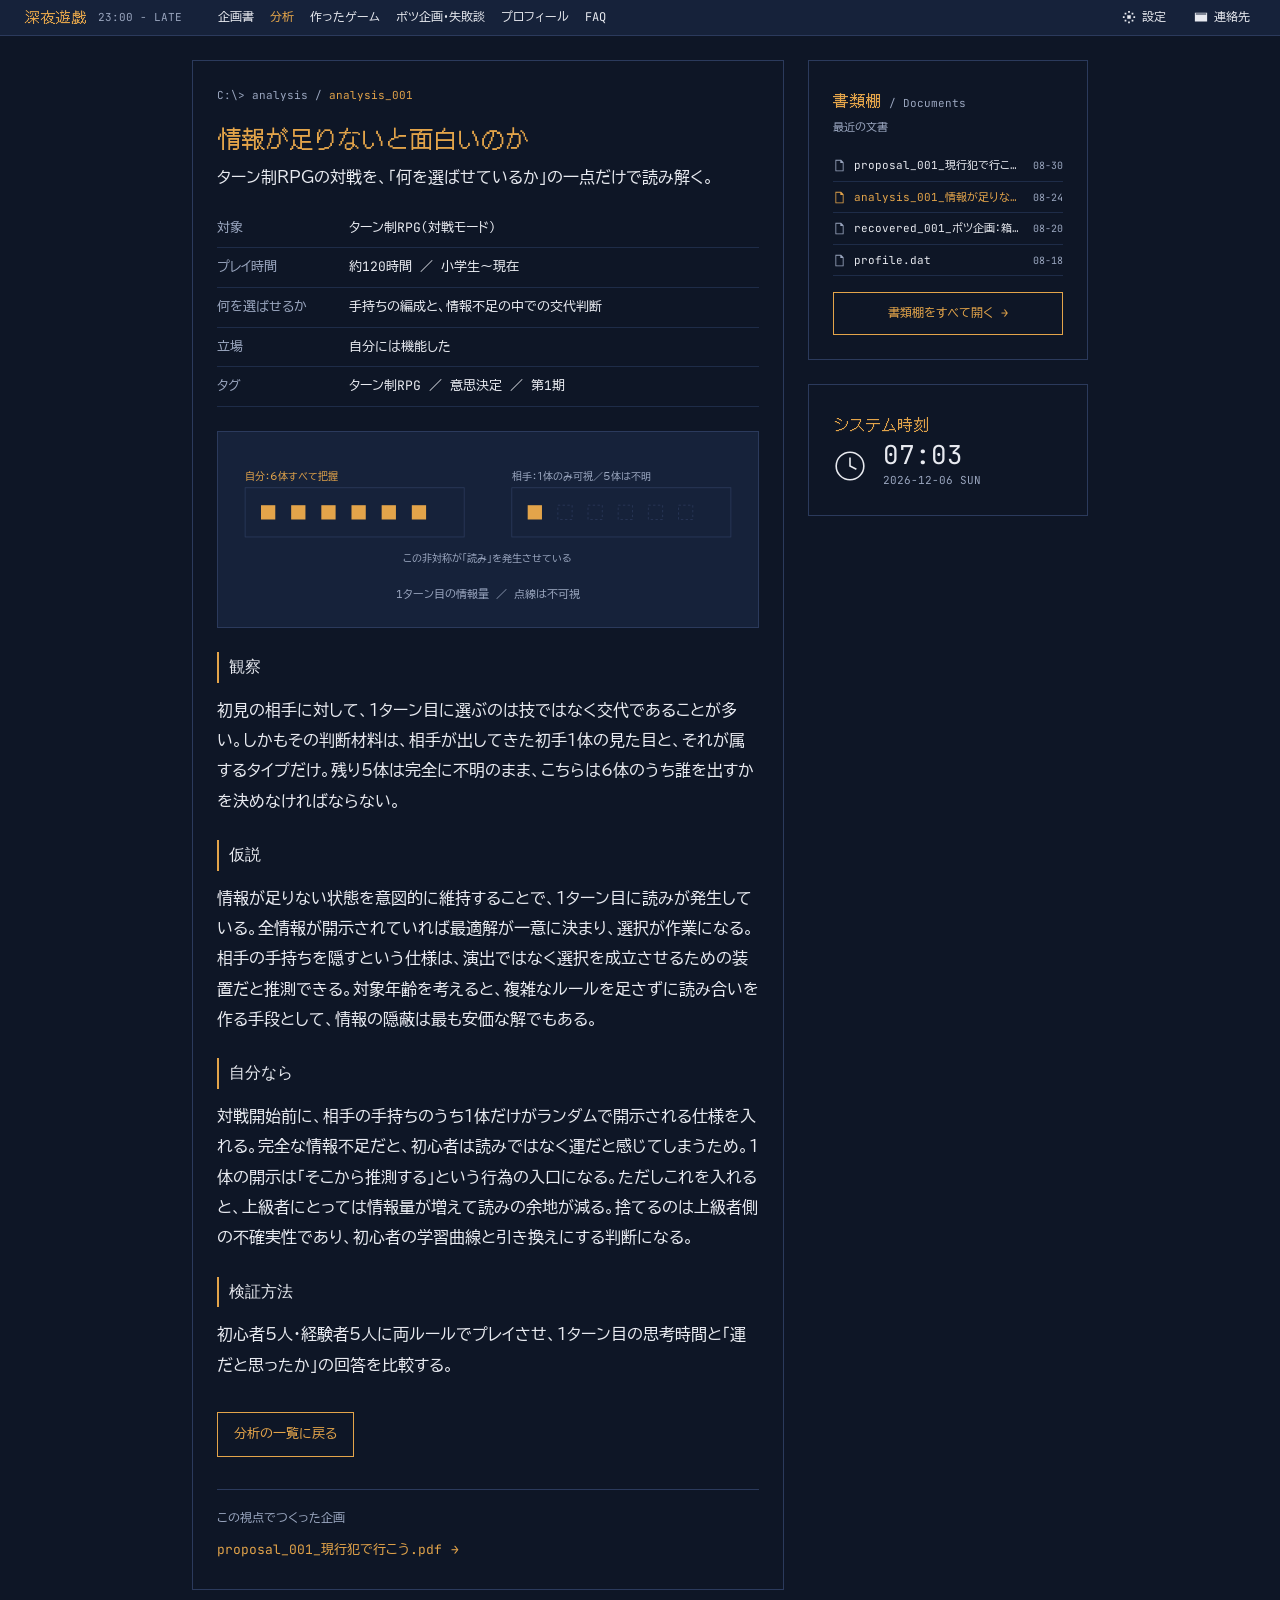
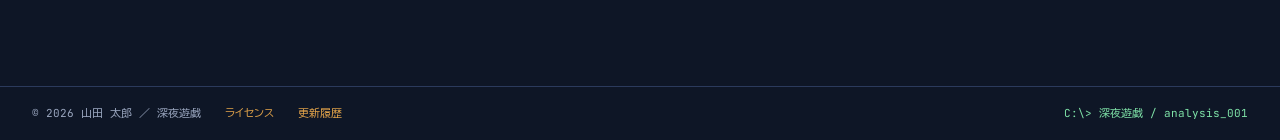
==== docs/analysis-001.html @ afe6cf80 "Initial commit: portfolio site + local content editor tool Adds the static portfolio site (docs/), a" ====
<!DOCTYPE html>
<html lang="ja">
<head>
<meta charset="utf-8">
<meta name="viewport" content="width=device-width, initial-scale=1">
<title>情報が足りないと面白いのか ／ ゲーム分析 ／ 深夜遊戯</title>
<meta name="description" content="ターン制RPGの対戦を、「何を選ばせているか」の一点だけで読み解く。">
<link rel="preconnect" href="https://fonts.googleapis.com">
<link rel="preconnect" href="https://fonts.gstatic.com" crossorigin>
<link href="https://fonts.googleapis.com/css2?family=DotGothic16&family=JetBrains+Mono:wght@400;500&family=BIZ+UDPGothic:wght@400;700&display=swap" rel="stylesheet">
<link rel="stylesheet" href="style.css">
</head>
<body>

<div class="scan" aria-hidden="true"></div>

<header class="bar">
  <a class="logo" href="index.html">深夜遊戯</a>
  <span class="hours">23:00 - LATE</span>
  <nav class="nav" aria-label="サイト内ナビゲーション">
    <a href="proposal-001.html">企画書</a>
    <a href="analysis-001.html" aria-current="page">分析</a>
    <a href="works.html">作ったゲーム</a>
    <a href="recovered.html">ボツ企画・失敗談</a>
    <a href="profile.html">プロフィール</a>
    <a href="faq.html">FAQ</a>
  </nav>
  <div class="right">
    <button id="cfgBtn" aria-expanded="false" aria-controls="cfg">
      <svg viewBox="0 0 16 16" aria-hidden="true"><path d="M7 1h2v2H7zM7 13h2v2H7zM1 7h2v2H1zM13 7h2v2h-2zM3 3h2v2H3zM11 3h2v2h-2zM3 11h2v2H3zM11 11h2v2h-2zM6 6h4v4H6z"/></svg>設定</button>
    <a href="profile.html#contact">
      <svg viewBox="0 0 16 16" aria-hidden="true"><path d="M1 3h14v10H1zM2 4v1h12V4zM3 6l5 4 5-4v1l-5 4-5-4z"/></svg>連絡先</a>
  </div>
</header>

<section class="cfg" id="cfg" hidden>
  <h2>設定</h2>
  <label><input type="checkbox" id="optScan">走査線を表示する</label>
  <label><input type="checkbox" id="optTw">文字を1文字ずつ表示する</label>
  <label><input type="checkbox" id="optHc">高コントラスト表示にする</label>
  <p class="note">設定は保存されません。このページを離れると初期状態に戻ります。</p>
</section>

<main class="wrap">
  <div class="top">

    <!-- 本文 -->
    <div class="pane">
      <p class="crumb"><a href="index.html">C:\&gt;</a> <a href="#">analysis</a> / <b>analysis_001</b></p>

      <article class="doc">
        <h1 class="doc-title">情報が足りないと面白いのか</h1>
        <p class="doc-lead">ターン制RPGの対戦を、「何を選ばせているか」の一点だけで読み解く。</p>

        <table class="spec">
          <tbody>
            <tr><th>対象</th><td>ターン制RPG（対戦モード）</td></tr>
            <tr><th>プレイ時間</th><td>約120時間 ／ 小学生〜現在</td></tr>
            <tr><th>何を選ばせるか</th><td>手持ちの編成と、情報不足の中での交代判断</td></tr>
            <tr><th>立場</th><td>自分には機能した</td></tr>
            <tr><th>タグ</th><td>ターン制RPG ／ 意思決定 ／ 第1期</td></tr>
          </tbody>
        </table>

        <figure class="figure">
          <svg viewBox="0 0 640 148" role="img" aria-label="1ターン目の情報量 ／ 点線は不可視"><g fill="none" stroke="#2B3A5C" stroke-width="1">
              <rect x="14" y="40" width="276" height="62"/>
              <rect x="350" y="40" width="276" height="62"/>
            </g>
            <g fill="#E3A44A">
              <rect x="34" y="62" width="18" height="18"/><rect x="72" y="62" width="18" height="18"/>
              <rect x="110" y="62" width="18" height="18"/><rect x="148" y="62" width="18" height="18"/>
              <rect x="186" y="62" width="18" height="18"/><rect x="224" y="62" width="18" height="18"/>
              <rect x="370" y="62" width="18" height="18"/>
            </g>
            <g fill="none" stroke="#2B3A5C" stroke-width="1" stroke-dasharray="3 3">
              <rect x="408" y="62" width="18" height="18"/><rect x="446" y="62" width="18" height="18"/>
              <rect x="484" y="62" width="18" height="18"/><rect x="522" y="62" width="18" height="18"/>
              <rect x="560" y="62" width="18" height="18"/>
            </g>
            <g font-family="'BIZ UDPGothic',sans-serif" font-size="12">
              <text x="14" y="30" fill="#E3A44A">自分：6体すべて把握</text>
              <text x="350" y="30" fill="#9AA6BF">相手：1体のみ可視／5体は不明</text>
              <text x="320" y="134" fill="#9AA6BF" text-anchor="middle">この非対称が「読み」を発生させている</text>
            </g></svg>
          <figcaption>1ターン目の情報量 ／ 点線は不可視</figcaption>
        </figure>

        <h2>観察</h2>
        <p>初見の相手に対して、1ターン目に選ぶのは技ではなく交代であることが多い。しかもその判断材料は、相手が出してきた初手1体の見た目と、それが属するタイプだけ。残り5体は完全に不明のまま、こちらは6体のうち誰を出すかを決めなければならない。</p>

        <h2>仮説</h2>
        <p>情報が足りない状態を意図的に維持することで、1ターン目に読みが発生している。全情報が開示されていれば最適解が一意に決まり、選択が作業になる。相手の手持ちを隠すという仕様は、演出ではなく選択を成立させるための装置だと推測できる。対象年齢を考えると、複雑なルールを足さずに読み合いを作る手段として、情報の隠蔽は最も安価な解でもある。</p>

        <h2>自分なら</h2>
        <p>対戦開始前に、相手の手持ちのうち1体だけがランダムで開示される仕様を入れる。完全な情報不足だと、初心者は読みではなく運だと感じてしまうため。1体の開示は「そこから推測する」という行為の入口になる。ただしこれを入れると、上級者にとっては情報量が増えて読みの余地が減る。捨てるのは上級者側の不確実性であり、初心者の学習曲線と引き換えにする判断になる。</p>

        <h2>検証方法</h2>
        <p>初心者5人・経験者5人に両ルールでプレイさせ、1ターン目の思考時間と「運だと思ったか」の回答を比較する。</p>

        <div class="actions">
          <a class="cta" href="analysis-001.html">分析の一覧に戻る</a>
        </div>

        <div class="related">
          <p>この視点でつくった企画</p>
          <a href="proposal-001.html">proposal_001_現行犯で行こう.pdf　→</a>
        </div>
      </article>
    </div>

    <div class="side">
      <div class="pane">
        <div class="sec-h"><h2>書類棚</h2><span class="en">/ Documents</span></div>
        <p class="sec-sub">最近の文書</p>
        <ul class="files">
          <li><a href="proposal-001.html"><svg viewBox="0 0 16 16" aria-hidden="true"><path d="M3 1h7l3 3v11H3zM4 2v12h8V5H9V2z"/></svg><span class="fn">proposal_001_現行犯で行こう.pdf</span><span class="dt">08-30</span></a></li>
          <li><a href="analysis-001.html" aria-current="page"><svg viewBox="0 0 16 16" aria-hidden="true"><path d="M3 1h7l3 3v11H3zM4 2v12h8V5H9V2z"/></svg><span class="fn">analysis_001_情報が足りないと面白いのか.txt</span><span class="dt">08-24</span></a></li>
          <li><a href="recovered-001.html"><svg viewBox="0 0 16 16" aria-hidden="true"><path d="M3 1h7l3 3v11H3zM4 2v12h8V5H9V2z"/></svg><span class="fn">recovered_001_ボツ企画：箱庭の話.txt</span><span class="dt">08-20</span></a></li>
          <li><a href="profile.html"><svg viewBox="0 0 16 16" aria-hidden="true"><path d="M3 1h7l3 3v11H3zM4 2v12h8V5H9V2z"/></svg><span class="fn">profile.dat</span><span class="dt">08-18</span></a></li>
        </ul>
        <a class="openall" href="#">書類棚をすべて開く　→</a>
      </div>

      <div class="pane">
        <div class="sec-h"><h2>システム時刻</h2></div>
        <div class="clock">
          <svg viewBox="0 0 32 32" aria-hidden="true"><circle cx="16" cy="16" r="13"/><path d="M16 8v8l6 3"/></svg>
          <div>
            <div class="hm" id="hm">--:--</div>
            <div class="ymd" id="ymd">---------- ---</div>
          </div>
        </div>
      </div>
    </div>

  </div>
</main>

<footer>
  <span>&copy; 2026 山田 太郎 ／ 深夜遊戯</span>
  <span class="mid"><a href="license.html">ライセンス</a><a href="#">更新履歴</a></span>
  <span class="tail">C:\&gt; 深夜遊戯 / analysis_001</span>
</footer>

<script src="app.js" defer></script>
</body>
</html>
---- docs/style.css ----
/* ===========================================================
   深夜遊戯 共通スタイル
   実装仕様書 v1.0 準拠
   =========================================================== */

:root{
  --navy:#0E1626; --panel:#16223A; --panel-2:#111C31;
  --line:#2B3A5C; --line-2:#1E2C48;
  --amber:#E3A44A; --amber-hi:#F0B95F; --term:#7FE3A8;
  --fg:#E8EAF0; --muted:#9AA6BF;
  --mono:"JetBrains Mono",monospace;
  --jp:"BIZ UDPGothic",sans-serif;
  --dot:"DotGothic16",sans-serif;
  --s2:8px; --s3:12px; --s4:16px; --s5:24px; --s6:32px; --s7:48px;
}
:root.hc{ --fg:#FFFFFF; --muted:#C9D2E6; --line:#4A5F8C; --line-2:#33456B; }

*{box-sizing:border-box}
html,body{margin:0;padding:0}
body{
  background:var(--navy); color:var(--fg);
  font-family:var(--mono),var(--jp);
  font-size:16px; line-height:1.9;
  -webkit-font-smoothing:antialiased;
}
a{color:var(--amber); text-decoration:none}
a:hover{color:var(--amber-hi)}
:focus-visible{outline:2px solid var(--amber); outline-offset:2px}
button{font:inherit; color:inherit; background:none; border:none; cursor:pointer}
.sr{position:absolute;width:1px;height:1px;overflow:hidden;clip:rect(0 0 0 0);white-space:nowrap}

/* ===== 走査線（デフォルトOFF） ===== */
.scan{position:fixed;inset:0;pointer-events:none;z-index:50;display:none}
:root.scan-on .scan{display:block;
  background:repeating-linear-gradient(to bottom,rgba(0,0,0,.16) 0 1px,transparent 1px 3px)}

/* ===== 上部バー ===== */
.bar{height:36px;background:var(--panel);border-bottom:1px solid var(--line);
     display:flex;align-items:center;gap:var(--s3);padding:0 var(--s5);
     position:sticky;top:0;z-index:40}
.bar .logo{font-family:var(--dot);font-size:15px;color:var(--amber);letter-spacing:.04em}
.bar .hours{font-size:11px;color:var(--muted)}
.bar .nav{display:flex;gap:var(--s4);margin-left:var(--s5);font-size:12px}
.bar .nav a{color:var(--fg)}
.bar .nav a:hover,.bar .nav a[aria-current]{color:var(--amber)}
.bar .right{margin-left:auto;display:flex;align-items:center;gap:var(--s4)}
.bar .right button,.bar .right a{font-size:12px;color:var(--fg);display:flex;align-items:center;gap:6px;padding:4px 6px}
.bar .right button:hover,.bar .right a:hover{color:var(--amber)}
.bar .right svg{width:14px;height:14px;fill:currentColor}

/* ===== レイアウト ===== */
.wrap{max-width:960px;margin:0 auto;padding:var(--s5) var(--s6) 64px}
.top{display:grid;grid-template-columns:minmax(0,1fr) 280px;gap:var(--s5)}
.pane{border:1px solid var(--line);padding:var(--s5)}

/* ===== 見出し共通 ===== */
.sec-h{display:flex;align-items:baseline;gap:8px;margin:0 0 2px}
.sec-h h2{font-family:var(--dot);font-size:16px;color:var(--amber);margin:0;font-weight:400}
.sec-h .en{font-size:11px;color:var(--muted)}
.sec-sub{font-size:11px;color:var(--muted);margin:0 0 var(--s3)}
.rule{border:0;border-top:1px solid var(--line);margin:var(--s4) 0}
.prompt{font-size:12px;color:var(--term);margin:0 0 var(--s3);display:flex;align-items:center;gap:8px}
.prompt i{width:8px;height:14px;background:var(--term);display:inline-block}

/* ===== トップ：名前ブロック ===== */
.name{font-family:var(--dot);font-size:34px;line-height:1.25;color:var(--amber);margin:0}
.romaji{font-family:var(--mono);font-size:14px;color:var(--amber);margin:2px 0 var(--s3);letter-spacing:.08em}
.role{font-size:13px;color:var(--fg);margin:0}
.school{font-size:12px;color:var(--muted);margin:2px 0 0}
.tagline{font-family:var(--jp);font-size:14px;color:var(--fg);margin:0;
         padding-left:var(--s3);border-left:2px solid var(--amber);line-height:1.8}
.brown-say{font-size:12.5px;color:var(--term);margin:var(--s5) 0 0;line-height:1.9}
.brown-say span{display:block}
.hero{display:flex;gap:var(--s5);align-items:flex-start}
.hero .txt{flex:1;min-width:0}
.hero .fig{width:150px;flex:0 0 150px}
.hero .fig svg{width:100%;height:auto;display:block}

/* ===== トップ：6ボタン ===== */
.menu{display:grid;grid-template-columns:repeat(3,1fr);gap:10px;margin-top:var(--s5)}
.menu a{background:var(--panel);border:1px solid var(--line);
        padding:var(--s4) 10px;text-align:center;color:var(--fg);
        display:flex;flex-direction:column;align-items:center;gap:6px;
        transition:border-color 80ms linear,color 80ms linear}
.menu a:hover,.menu a:focus-visible{border-color:var(--amber);color:var(--amber)}
.menu a svg{width:28px;height:28px;fill:var(--amber)}
.menu .t{font-family:var(--jp);font-size:14px;line-height:1.4}
.menu .d{font-family:var(--jp);font-size:11px;color:var(--muted);line-height:1.4}
.menu a:hover .d,.menu a:focus-visible .d{color:var(--amber)}

/* ===== 書類棚 ===== */
.side{display:flex;flex-direction:column;gap:var(--s5)}
.files{list-style:none;margin:0;padding:0}
.files li{border-bottom:1px solid var(--line-2)}
.files a{display:flex;align-items:center;gap:8px;padding:7px 0;font-size:11px;color:var(--fg);line-height:1.5}
.files a:hover{color:var(--amber)}
.files a[aria-current]{color:var(--amber)}
.files svg{width:13px;height:13px;fill:var(--muted);flex:0 0 13px}
.files a:hover svg,.files a[aria-current] svg{fill:var(--amber)}
.files .fn{flex:1;min-width:0;overflow:hidden;text-overflow:ellipsis;white-space:nowrap}
.files .dt{color:var(--muted);font-size:10px;flex:0 0 auto}
.openall{display:block;margin-top:var(--s4);border:1px solid var(--amber);color:var(--amber);
         text-align:center;padding:9px 0;font-size:12px;transition:background 80ms linear}
.openall:hover{background:var(--panel)}

/* ===== 時計 ===== */
.clock{display:flex;align-items:center;gap:var(--s4)}
.clock svg{width:34px;height:34px;stroke:var(--fg);fill:none;stroke-width:1.5}
.clock .hm{font-size:26px;line-height:1.1}
.clock .ymd{font-size:11px;color:var(--muted)}

/* ===== 最近の更新 ===== */
.updated{margin-top:var(--s5);border:1px solid var(--line);padding:var(--s5)}
.updated .head{display:flex;align-items:baseline;margin-bottom:var(--s4)}
.updated .head a{margin-left:auto;font-size:12px}
.cards{display:grid;grid-template-columns:repeat(3,1fr);gap:var(--s4)}
.card{border:1px solid var(--line-2);padding:var(--s4)}
.card .thumb{border:1px solid var(--line-2);background:var(--panel-2);height:92px;
             display:flex;align-items:center;justify-content:center;margin-bottom:var(--s3)}
.card .thumb svg{width:70%;height:auto;stroke:var(--muted);fill:none;stroke-width:1}
.card h3{font-family:var(--jp);font-size:14px;color:var(--amber);margin:0;font-weight:400}
.card .dt{font-size:11px;color:var(--muted);margin:2px 0 6px}
.card p{font-family:var(--jp);font-size:12px;margin:0 0 var(--s3);line-height:1.7}
.tags{display:flex;flex-wrap:wrap;gap:6px}
.tags span{border:1px solid var(--line);font-size:10px;color:var(--muted);padding:2px 8px}

/* ===========================================================
   文書ページ（企画書・分析・ボツ企画で共用）
   =========================================================== */

.crumb{font-size:11px;color:var(--muted);margin:0 0 var(--s4)}
.crumb a{color:var(--muted)}
.crumb a:hover{color:var(--amber)}
.crumb b{color:var(--amber);font-weight:400}

.doc{max-width:680px}
.doc-title{font-family:var(--dot);font-size:24px;line-height:1.35;color:var(--amber);margin:0 0 var(--s2);font-weight:400}
.doc-lead{font-family:var(--jp);font-size:14px;color:var(--fg);margin:0 0 var(--s5);line-height:1.8}

.spec{width:100%;border-collapse:collapse;font-size:13px;margin:0 0 var(--s5)}
.spec th,.spec td{border-bottom:1px solid var(--line-2);padding:7px 0;text-align:left;font-weight:400;vertical-align:top}
.spec th{color:var(--muted);width:132px;white-space:nowrap}

.figure{border:1px solid var(--line);background:var(--panel);padding:var(--s5) var(--s4);margin:0 0 var(--s5)}
.figure svg{width:100%;height:auto;display:block}
.figure img{width:100%;height:auto;display:block}
.figure figcaption{font-size:11px;color:var(--muted);text-align:center;margin-top:var(--s3);line-height:1.6}

.doc h2{font-family:var(--mono);font-size:16px;color:var(--fg);margin:var(--s5) 0 var(--s3);font-weight:500;
        padding-left:10px;border-left:2px solid var(--amber)}
.doc p{font-family:var(--jp);font-size:16px;line-height:1.9;margin:0 0 var(--s4)}
.doc .num{color:var(--amber)}

.brown-note{font-size:12.5px;color:var(--term);line-height:1.9;margin:0 0 var(--s5)}
.brown-note span{display:block}

.actions{display:flex;flex-wrap:wrap;gap:var(--s3);margin:var(--s6) 0 0}
.cta{display:inline-block;border:1px solid var(--amber);color:var(--amber);
     padding:9px 16px;font-size:13px;transition:background 80ms linear}
.cta:hover{background:var(--panel)}
.cta.sub{border-color:var(--line);color:var(--muted)}
.cta.sub:hover{color:var(--fg)}

.related{margin-top:var(--s6);border-top:1px solid var(--line);padding-top:var(--s4)}
.related p{font-size:12px;color:var(--muted);margin:0 0 6px;font-family:var(--jp)}
.related a{font-size:13px}

/* ===== 設定パネル ===== */
.cfg{display:none;border:1px solid var(--amber);background:var(--panel);
     padding:var(--s5);margin:var(--s5) auto 0;max-width:960px}
.cfg.open{display:block}
.cfg h2{font-family:var(--dot);font-size:16px;color:var(--amber);margin:0 0 var(--s3);font-weight:400}
.cfg label{display:flex;align-items:center;gap:10px;font-size:13px;padding:6px 0;cursor:pointer}
.cfg input{width:16px;height:16px;accent-color:#E3A44A}
.cfg .note{font-size:11px;color:var(--muted);margin:var(--s3) 0 0}
.tw{visibility:hidden}
.tw.done{visibility:visible}

/* ===== フッター ===== */
footer{border-top:1px solid var(--line);margin-top:var(--s6);padding:var(--s4) var(--s6);
       display:flex;align-items:center;gap:var(--s5);font-size:11px;color:var(--muted);flex-wrap:wrap}
footer .mid{display:flex;gap:var(--s5)}
footer .tail{margin-left:auto;color:var(--term)}

/* ===== モバイル ===== */
@media (max-width:767px){
  .wrap{padding:var(--s4) 20px 48px}
  .top{grid-template-columns:1fr;gap:var(--s4)}
  .hero{gap:var(--s4)}
  .hero .fig{width:96px;flex:0 0 96px}
  .name{font-size:26px}
  .menu{grid-template-columns:1fr;gap:var(--s2)}
  .menu a{flex-direction:row;justify-content:flex-start;gap:var(--s3);
          min-height:48px;text-align:left;padding:10px var(--s4)}
  .menu a svg{width:22px;height:22px;flex:0 0 22px}
  .cards{grid-template-columns:1fr}
  .bar{padding:0 20px;height:44px}
  .bar .nav{display:none}
  footer{padding:var(--s4) 20px}
  footer .tail{margin-left:0;width:100%}
  .doc-title{font-size:20px}
  .spec th{width:104px}
  .cta{min-height:48px;display:flex;align-items:center}
  :root.scan-on .scan{display:none}
}
@media (min-width:768px) and (max-width:1023px){
  .top{grid-template-columns:minmax(0,1fr) 240px}
  .wrap{padding:var(--s5) var(--s5) 48px}
}
@media (prefers-reduced-motion: reduce){
  *{transition:none !important;animation:none !important}
}

/* ===========================================================
   ボツ企画：書庫表現
   =========================================================== */
.cabinet{display:grid;grid-template-columns:repeat(3,1fr);gap:var(--s4);margin:var(--s5) 0 0}
.drawer{border:1px solid var(--line);background:var(--panel);padding:0;
        display:flex;flex-direction:column;color:var(--fg);
        transition:border-color 80ms linear}
.drawer:hover,.drawer:focus-visible{border-color:var(--amber)}
.drawer .handle{border-bottom:1px solid var(--line);background:var(--panel-2);
                padding:var(--s3) var(--s4);display:flex;align-items:center;gap:10px}
.drawer .handle i{width:26px;height:5px;background:var(--line);display:block;flex:0 0 26px}
.drawer .handle .no{font-size:11px;color:var(--muted)}
.drawer:hover .handle .no,.drawer:focus-visible .handle .no{color:var(--amber)}
.drawer .in{padding:var(--s4)}
.drawer h3{font-family:var(--jp);font-size:15px;color:var(--amber);margin:0 0 6px;font-weight:400}
.drawer .fn{font-size:10px;color:var(--muted);margin:0 0 var(--s3);
            overflow:hidden;text-overflow:ellipsis;white-space:nowrap}
.drawer p{font-family:var(--jp);font-size:12px;line-height:1.75;margin:0}
.drawer .kind{border:1px solid var(--line);font-size:10px;color:var(--muted);
              padding:2px 8px;margin-top:var(--s3);display:inline-block}

/* ===== 作ったゲーム ===== */
.works{display:grid;grid-template-columns:repeat(2,1fr);gap:var(--s4);margin-top:var(--s5)}
.work{border:1px solid var(--line);padding:var(--s4)}
.work h3{font-family:var(--jp);font-size:16px;color:var(--amber);margin:0 0 2px;font-weight:400}
.work .meta{font-size:11px;color:var(--muted);margin:0 0 var(--s3)}
.work p{font-family:var(--jp);font-size:13px;line-height:1.8;margin:0 0 var(--s4)}

/* ===== プロフィール（端末緑を使わない唯一のページ） ===== */
.pf{display:flex;gap:var(--s5);align-items:flex-start;margin-bottom:var(--s5)}
.pf .photo{width:132px;flex:0 0 132px;border:1px solid var(--line);background:var(--panel);
           aspect-ratio:3/4;display:flex;align-items:center;justify-content:center;
           font-size:11px;color:var(--muted);text-align:center;line-height:1.6;padding:var(--s3)}
.pf .who{flex:1;min-width:0}
.skills{width:100%;border-collapse:collapse;font-size:13px;margin:0 0 var(--s5)}
.skills th,.skills td{border-bottom:1px solid var(--line-2);padding:8px 0;text-align:left;font-weight:400;vertical-align:top}
.skills thead th{color:var(--muted);font-size:11px}
.skills .lv{width:96px;color:var(--amber)}
.skills .lv.sub{color:var(--muted)}
.skills .ex{font-family:var(--jp);font-size:12px;color:var(--muted)}
.hobby{list-style:none;margin:0 0 var(--s5);padding:0;font-family:var(--jp);font-size:13px}
.hobby li{border-bottom:1px solid var(--line-2);padding:7px 0;display:flex;gap:var(--s4)}
.hobby b{font-weight:400;color:var(--amber);flex:0 0 132px}
.contact{border:1px solid var(--amber);padding:var(--s4) var(--s5);margin-top:var(--s5)}
.contact h2{border:0;padding:0;margin:0 0 var(--s3)}
.contact dl{margin:0;font-size:13px}
.contact dt{color:var(--muted);font-size:11px;margin-top:var(--s3)}
.contact dd{margin:2px 0 0}

/* ===== FAQ（選択式） ===== */
.faq{margin-top:var(--s5)}
.faq details{border:1px solid var(--line);margin-bottom:10px;background:var(--panel)}
.faq summary{padding:var(--s3) var(--s4);cursor:pointer;font-family:var(--jp);font-size:14px;
             list-style:none;display:flex;gap:10px;align-items:baseline}
.faq summary::-webkit-details-marker{display:none}
.faq summary::before{content:"?";color:var(--amber);font-family:var(--mono);font-size:13px;flex:0 0 auto}
.faq summary:hover{color:var(--amber)}
.faq details[open] summary{border-bottom:1px solid var(--line);color:var(--amber)}
.faq .a{padding:var(--s4);font-family:var(--jp);font-size:13.5px;line-height:1.9;margin:0}

/* ===== ライセンス ===== */
.lic{width:100%;border-collapse:collapse;font-size:13px;margin:0 0 var(--s5)}
.lic th,.lic td{border-bottom:1px solid var(--line-2);padding:8px var(--s4) 8px 0;text-align:left;font-weight:400;vertical-align:top}
.lic thead th{color:var(--muted);font-size:11px}
.lic .nm{font-family:var(--mono);color:var(--fg)}

@media (max-width:767px){
  .cabinet{grid-template-columns:1fr}
  .works{grid-template-columns:1fr}
  .pf{gap:var(--s4)}
  .pf .photo{width:100px;flex:0 0 100px}
  .hobby li{flex-direction:column;gap:0}
  .hobby b{flex:none}
  .faq summary{min-height:48px;align-items:center}
}
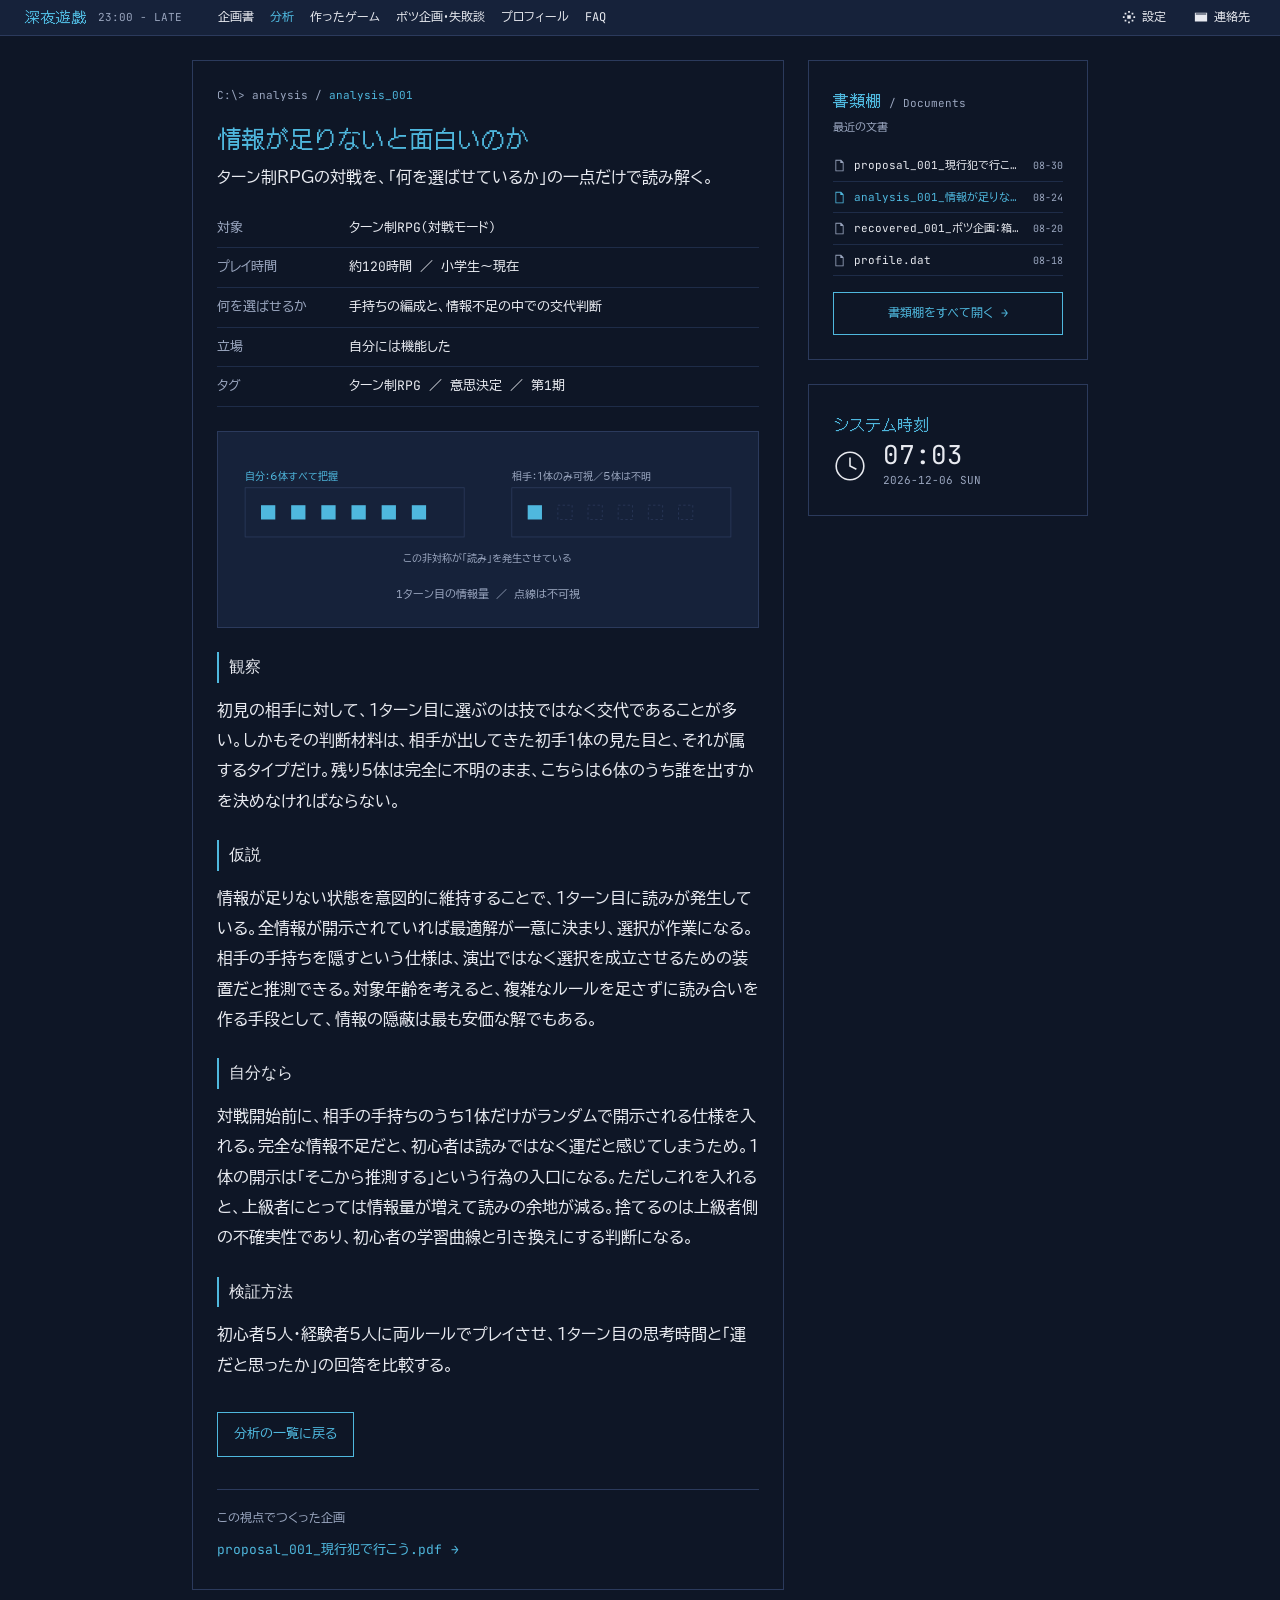
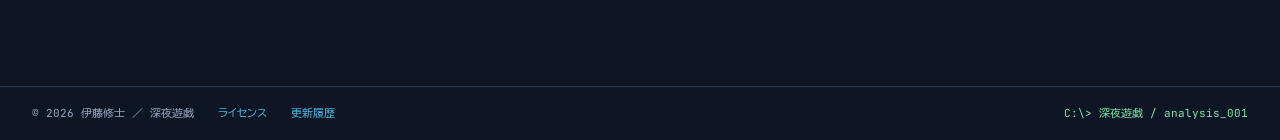
==== commit 8a1dbed5: "プロフィールを変更" ====
--- a/docs/analysis-001.html
+++ b/docs/analysis-001.html
@@ -67,7 +67,7 @@
               <rect x="14" y="40" width="276" height="62"/>
               <rect x="350" y="40" width="276" height="62"/>
             </g>
-            <g fill="#E3A44A">
+            <g fill="#4FB8DE">
               <rect x="34" y="62" width="18" height="18"/><rect x="72" y="62" width="18" height="18"/>
               <rect x="110" y="62" width="18" height="18"/><rect x="148" y="62" width="18" height="18"/>
               <rect x="186" y="62" width="18" height="18"/><rect x="224" y="62" width="18" height="18"/>
@@ -79,7 +79,7 @@
               <rect x="560" y="62" width="18" height="18"/>
             </g>
             <g font-family="'BIZ UDPGothic',sans-serif" font-size="12">
-              <text x="14" y="30" fill="#E3A44A">自分：6体すべて把握</text>
+              <text x="14" y="30" fill="#4FB8DE">自分：6体すべて把握</text>
               <text x="350" y="30" fill="#9AA6BF">相手：1体のみ可視／5体は不明</text>
               <text x="320" y="134" fill="#9AA6BF" text-anchor="middle">この非対称が「読み」を発生させている</text>
             </g></svg>
@@ -138,7 +138,7 @@
 </main>
 
 <footer>
-  <span>&copy; 2026 山田 太郎 ／ 深夜遊戯</span>
+  <span>&copy; 2026 伊藤修士 ／ 深夜遊戯</span>
   <span class="mid"><a href="license.html">ライセンス</a><a href="#">更新履歴</a></span>
   <span class="tail">C:\&gt; 深夜遊戯 / analysis_001</span>
 </footer>
--- a/docs/style.css
+++ b/docs/style.css
@@ -6,7 +6,7 @@
 :root{
   --navy:#0E1626; --panel:#16223A; --panel-2:#111C31;
   --line:#2B3A5C; --line-2:#1E2C48;
-  --amber:#E3A44A; --amber-hi:#F0B95F; --term:#7FE3A8;
+  --amber:#4FB8DE; --amber-hi:#7ACDEA; --term:#7FE3A8;
   --fg:#E8EAF0; --muted:#9AA6BF;
   --mono:"JetBrains Mono",monospace;
   --jp:"BIZ UDPGothic",sans-serif;
@@ -171,7 +171,7 @@
 .cfg.open{display:block}
 .cfg h2{font-family:var(--dot);font-size:16px;color:var(--amber);margin:0 0 var(--s3);font-weight:400}
 .cfg label{display:flex;align-items:center;gap:10px;font-size:13px;padding:6px 0;cursor:pointer}
-.cfg input{width:16px;height:16px;accent-color:#E3A44A}
+.cfg input{width:16px;height:16px;accent-color:#4FB8DE}
 .cfg .note{font-size:11px;color:var(--muted);margin:var(--s3) 0 0}
 .tw{visibility:hidden}
 .tw.done{visibility:visible}
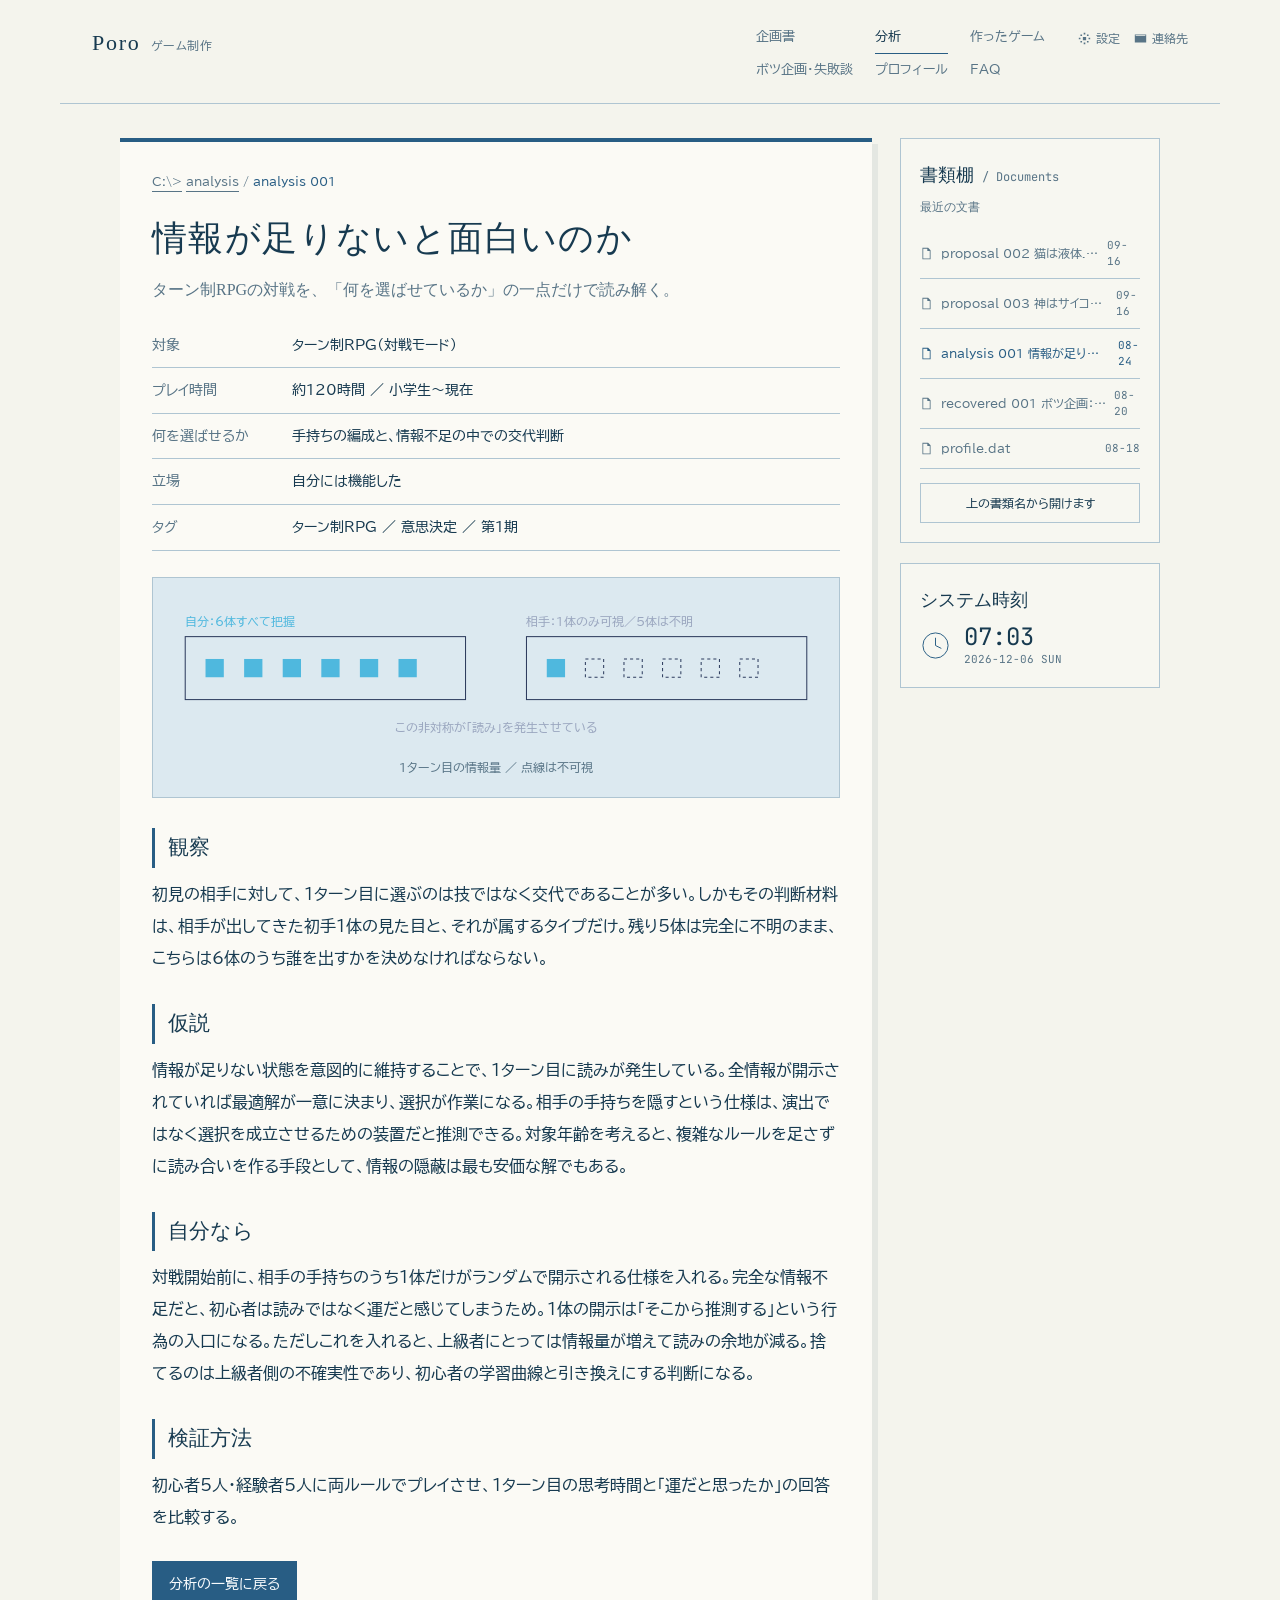
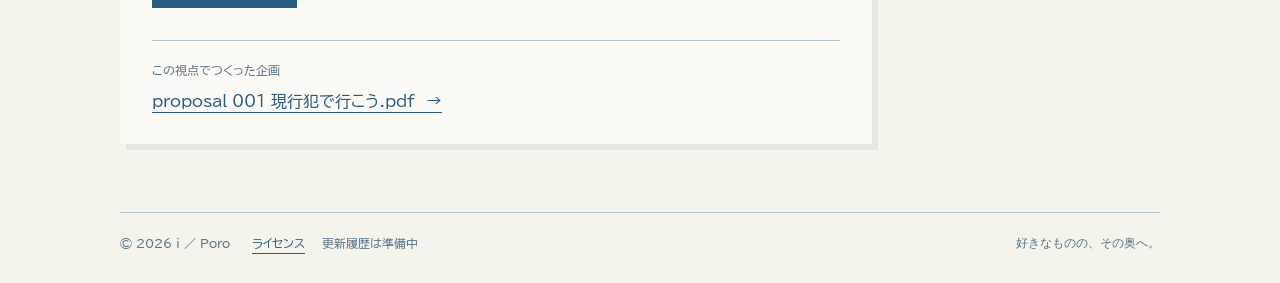
==== commit bc93064e: "ポートフォリオの見た目を変更" ====
--- a/docs/analysis-001.html
+++ b/docs/analysis-001.html
@@ -3,8 +3,9 @@
 <head>
 <meta charset="utf-8">
 <meta name="viewport" content="width=device-width, initial-scale=1">
-<title>情報が足りないと面白いのか ／ ゲーム分析 ／ 深夜遊戯</title>
+<title>情報が足りないと面白いのか ／ ゲーム分析 ／ Poro</title>
 <meta name="description" content="ターン制RPGの対戦を、「何を選ばせているか」の一点だけで読み解く。">
+<link rel="icon" type="image/svg+xml" href="data:image/svg+xml,%3Csvg xmlns=%27http://www.w3.org/2000/svg%27 viewBox=%270 0 32 32%27%3E%3Crect width=%2732%27 height=%2732%27 fill=%27%23234f73%27/%3E%3Cpath d=%27M16 5 27 16 16 27 5 16Z%27 fill=%27none%27 stroke=%27%23e8f1f5%27 stroke-width=%272%27/%3E%3C/svg%3E">
 <link rel="preconnect" href="https://fonts.googleapis.com">
 <link rel="preconnect" href="https://fonts.gstatic.com" crossorigin>
 <link href="https://fonts.googleapis.com/css2?family=DotGothic16&family=JetBrains+Mono:wght@400;500&family=BIZ+UDPGothic:wght@400;700&display=swap" rel="stylesheet">
@@ -15,10 +16,9 @@
 <div class="scan" aria-hidden="true"></div>
 
 <header class="bar">
-  <a class="logo" href="index.html">深夜遊戯</a>
-  <span class="hours">23:00 - LATE</span>
+  <a class="logo" href="index.html"><span>Poro</span><small>ゲーム制作</small></a>
   <nav class="nav" aria-label="サイト内ナビゲーション">
-    <a href="proposal-001.html">企画書</a>
+    <a href="proposals.html">企画書</a>
     <a href="analysis-001.html" aria-current="page">分析</a>
     <a href="works.html">作ったゲーム</a>
     <a href="recovered.html">ボツ企画・失敗談</a>
@@ -46,7 +46,7 @@
 
     <!-- 本文 -->
     <div class="pane">
-      <p class="crumb"><a href="index.html">C:\&gt;</a> <a href="#">analysis</a> / <b>analysis_001</b></p>
+      <p class="crumb"><a href="index.html">C:\&gt;</a> <a href="index.html">analysis</a> / <b>analysis_001</b></p>
 
       <article class="doc">
         <h1 class="doc-title">情報が足りないと面白いのか</h1>
@@ -114,12 +114,13 @@
         <div class="sec-h"><h2>書類棚</h2><span class="en">/ Documents</span></div>
         <p class="sec-sub">最近の文書</p>
         <ul class="files">
-          <li><a href="proposal-001.html"><svg viewBox="0 0 16 16" aria-hidden="true"><path d="M3 1h7l3 3v11H3zM4 2v12h8V5H9V2z"/></svg><span class="fn">proposal_001_現行犯で行こう.pdf</span><span class="dt">08-30</span></a></li>
+          <li><a href="proposal-002.html"><svg viewBox="0 0 16 16" aria-hidden="true"><path d="M3 1h7l3 3v11H3zM4 2v12h8V5H9V2z"/></svg><span class="fn">proposal_002_猫は液体.pdf</span><span class="dt">09-16</span></a></li>
+          <li><a href="proposal-003.html"><svg viewBox="0 0 16 16" aria-hidden="true"><path d="M3 1h7l3 3v11H3zM4 2v12h8V5H9V2z"/></svg><span class="fn">proposal_003_神はサイコロを振らない.pdf</span><span class="dt">09-16</span></a></li>
           <li><a href="analysis-001.html" aria-current="page"><svg viewBox="0 0 16 16" aria-hidden="true"><path d="M3 1h7l3 3v11H3zM4 2v12h8V5H9V2z"/></svg><span class="fn">analysis_001_情報が足りないと面白いのか.txt</span><span class="dt">08-24</span></a></li>
           <li><a href="recovered-001.html"><svg viewBox="0 0 16 16" aria-hidden="true"><path d="M3 1h7l3 3v11H3zM4 2v12h8V5H9V2z"/></svg><span class="fn">recovered_001_ボツ企画：箱庭の話.txt</span><span class="dt">08-20</span></a></li>
           <li><a href="profile.html"><svg viewBox="0 0 16 16" aria-hidden="true"><path d="M3 1h7l3 3v11H3zM4 2v12h8V5H9V2z"/></svg><span class="fn">profile.dat</span><span class="dt">08-18</span></a></li>
         </ul>
-        <a class="openall" href="#">書類棚をすべて開く　→</a>
+        <span class="openall">上の書類名から開けます</span>
       </div>
 
       <div class="pane">
@@ -138,9 +139,9 @@
 </main>
 
 <footer>
-  <span>&copy; 2026 伊藤修士 ／ 深夜遊戯</span>
-  <span class="mid"><a href="license.html">ライセンス</a><a href="#">更新履歴</a></span>
-  <span class="tail">C:\&gt; 深夜遊戯 / analysis_001</span>
+  <span>&copy; 2026 i ／ Poro</span>
+  <span class="mid"><a href="license.html">ライセンス</a><span>更新履歴は準備中</span></span>
+  <span class="tail">好きなものの、その奥へ。</span>
 </footer>
 
 <script src="app.js" defer></script>
--- a/docs/style.css
+++ b/docs/style.css
@@ -1,288 +1,60 @@
-/* ===========================================================
-   深夜遊戯 共通スタイル
-   実装仕様書 v1.0 準拠
-   =========================================================== */
+:root{
+  --paper:#f4f4ed;--sheet:#fbfaf5;--ink:#173a50;--muted:#587486;
+  --blue:#285d84;--deep:#12374f;--pale:#dce9f0;--line:#afc5d2;--white:#f8fbfd;
+  --jp:"BIZ UDPGothic","Yu Gothic","Meiryo",sans-serif;
+  --serif:"Yu Mincho","Hiragino Mincho ProN",serif;--mono:"JetBrains Mono",monospace;
+}
+:root.hc{--paper:#fff;--sheet:#fff;--ink:#09283b;--muted:#29495a;--blue:#174d75;--deep:#062a43;--line:#5f7f91}
+*{box-sizing:border-box}html{scroll-behavior:smooth}body{margin:0;background:var(--paper);color:var(--ink);font-family:var(--jp);font-size:16px;line-height:1.9;-webkit-font-smoothing:antialiased}
+a{color:var(--blue);text-decoration-thickness:1px;text-underline-offset:5px}a:hover{text-decoration:underline}button,input,select,textarea{font:inherit}button{color:inherit}:focus-visible{outline:2px solid var(--blue);outline-offset:3px}img{max-width:100%}[hidden]{display:none!important}.sr{position:absolute;width:1px;height:1px;overflow:hidden;clip-path:inset(50%);white-space:nowrap}
+.scan{display:none;position:fixed;inset:0;pointer-events:none;z-index:80;background:repeating-linear-gradient(to bottom,rgba(18,55,79,.08) 0 1px,transparent 1px 4px)}:root.scan-on .scan{display:block}
 
-:root{
-  --navy:#0E1626; --panel:#16223A; --panel-2:#111C31;
-  --line:#2B3A5C; --line-2:#1E2C48;
-  --amber:#4FB8DE; --amber-hi:#7ACDEA; --term:#7FE3A8;
-  --fg:#E8EAF0; --muted:#9AA6BF;
-  --mono:"JetBrains Mono",monospace;
-  --jp:"BIZ UDPGothic",sans-serif;
-  --dot:"DotGothic16",sans-serif;
-  --s2:8px; --s3:12px; --s4:16px; --s5:24px; --s6:32px; --s7:48px;
-}
-:root.hc{ --fg:#FFFFFF; --muted:#C9D2E6; --line:#4A5F8C; --line-2:#33456B; }
+/* Header */
+.bar{max-width:1160px;margin:0 auto;padding:22px 32px 17px;border-bottom:1px solid var(--line);display:flex;align-items:flex-start;gap:28px;background:var(--paper);position:relative;z-index:20}
+.logo{display:flex;align-items:baseline;gap:10px;text-decoration:none;white-space:nowrap}.logo span{font-family:var(--serif);font-size:22px;letter-spacing:.08em;color:var(--ink)}.logo small{font-size:12px;color:var(--muted);letter-spacing:.05em}
+.nav{display:grid;grid-template-columns:repeat(3,max-content);gap:1px 22px;margin-left:auto}.nav a{font-size:13px;color:var(--muted);text-decoration:none;padding:3px 0;border-bottom:1px solid transparent}.nav a:hover,.nav a[aria-current="page"]{color:var(--ink);border-color:var(--blue)}
+.right{display:flex;gap:14px;align-items:center;margin-left:5px}.right button,.right a{border:0;background:transparent;color:var(--muted);font-size:12px;padding:5px 0;display:flex;align-items:center;gap:5px;text-decoration:none;cursor:pointer;white-space:nowrap}.right svg{width:13px;height:13px;fill:currentColor}
 
-*{box-sizing:border-box}
-html,body{margin:0;padding:0}
-body{
-  background:var(--navy); color:var(--fg);
-  font-family:var(--mono),var(--jp);
-  font-size:16px; line-height:1.9;
-  -webkit-font-smoothing:antialiased;
-}
-a{color:var(--amber); text-decoration:none}
-a:hover{color:var(--amber-hi)}
-:focus-visible{outline:2px solid var(--amber); outline-offset:2px}
-button{font:inherit; color:inherit; background:none; border:none; cursor:pointer}
-.sr{position:absolute;width:1px;height:1px;overflow:hidden;clip:rect(0 0 0 0);white-space:nowrap}
+/* Shared layout */
+.wrap,.studio-home{width:min(100% - 48px,1040px);margin:0 auto;padding:34px 0 68px}.top{display:grid;grid-template-columns:minmax(0,1fr) 260px;gap:28px;align-items:start}.pane{min-width:0}
+.top>.pane:first-child,.wrap>.pane{background:var(--sheet);padding:28px 32px;border-top:4px solid var(--blue);box-shadow:6px 6px 0 rgba(44,82,104,.08)}.side{display:flex;flex-direction:column;gap:20px}.side .pane{border:1px solid var(--line);padding:19px;background:rgba(255,255,255,.22)}
+.sec-h{display:flex;align-items:baseline;gap:8px;margin:0 0 5px}.sec-h h2{font-family:var(--serif);font-size:18px;font-weight:400;margin:0;color:var(--ink)}.sec-h .en,.sec-sub{font:12px/1.6 var(--mono);color:var(--muted)}.sec-sub{margin:0 0 12px}.rule{border:0;border-top:1px solid var(--line);margin:18px 0}.prompt{font:12px/1.8 var(--mono);color:var(--blue);letter-spacing:.08em}.prompt i{display:none}
+.name{font-family:var(--serif);font-size:36px;font-weight:400;letter-spacing:.1em;line-height:1.4;color:var(--ink);margin:0}.romaji{font:12px/1.8 var(--mono);color:var(--muted);letter-spacing:.12em;margin:2px 0 13px}.role{margin:0;color:var(--ink)}.school{margin:2px 0 0;font-size:13px;color:var(--muted)}.tagline{font-family:var(--serif);font-size:18px;line-height:1.9;border-left:3px solid var(--blue);padding-left:15px}.brown-say,.brown-note{font-size:13px;color:var(--muted)}.brown-say span,.brown-note span{display:block}
 
-/* ===== 走査線（デフォルトOFF） ===== */
-.scan{position:fixed;inset:0;pointer-events:none;z-index:50;display:none}
-:root.scan-on .scan{display:block;
-  background:repeating-linear-gradient(to bottom,rgba(0,0,0,.16) 0 1px,transparent 1px 3px)}
+/* Settings */
+.cfg{width:min(100% - 48px,1040px);margin:16px auto 0;border:1px solid var(--line);padding:18px 22px;background:var(--pale)}.cfg h2{font-family:var(--serif);font-size:18px;font-weight:400;margin:0 0 8px}.cfg label{display:inline-flex;align-items:center;gap:8px;font-size:13px;margin-right:22px}.cfg input{accent-color:var(--blue)}.cfg .note{font-size:12px;color:var(--muted);margin:8px 0 0}
 
-/* ===== 上部バー ===== */
-.bar{height:36px;background:var(--panel);border-bottom:1px solid var(--line);
-     display:flex;align-items:center;gap:var(--s3);padding:0 var(--s5);
-     position:sticky;top:0;z-index:40}
-.bar .logo{font-family:var(--dot);font-size:15px;color:var(--amber);letter-spacing:.04em}
-.bar .hours{font-size:11px;color:var(--muted)}
-.bar .nav{display:flex;gap:var(--s4);margin-left:var(--s5);font-size:12px}
-.bar .nav a{color:var(--fg)}
-.bar .nav a:hover,.bar .nav a[aria-current]{color:var(--amber)}
-.bar .right{margin-left:auto;display:flex;align-items:center;gap:var(--s4)}
-.bar .right button,.bar .right a{font-size:12px;color:var(--fg);display:flex;align-items:center;gap:6px;padding:4px 6px}
-.bar .right button:hover,.bar .right a:hover{color:var(--amber)}
-.bar .right svg{width:14px;height:14px;fill:currentColor}
+/* Home */
+.home-intro{padding:8px 0 24px}.home-intro p{font:12px/1.6 var(--mono);color:var(--muted);letter-spacing:.12em;margin:0 0 9px}.home-intro h1{font-family:var(--serif);font-weight:400;font-size:clamp(28px,4vw,44px);letter-spacing:.05em;line-height:1.45;margin:0 0 7px}.home-intro span{color:var(--muted)}
+.showcase{background:var(--blue);color:var(--white);border:6px solid var(--deep);padding:24px 25px 0;box-shadow:8px 8px 0 rgba(44,82,104,.12)}.showcase-head{display:flex;justify-content:space-between;align-items:baseline;gap:18px;border-bottom:1px solid rgba(233,244,249,.28);padding-bottom:12px}.showcase-head strong{font-family:var(--serif);font-size:19px;font-weight:400;letter-spacing:.08em}.showcase-head span{font-size:12px;color:#c9dde8}
+.showcase-stage{display:grid;position:relative;padding:23px 0 20px}.showcase-slide{grid-area:1/1;visibility:hidden;pointer-events:none;display:grid;grid-template-columns:minmax(0,1.65fr) minmax(260px,1fr);gap:28px;align-items:center;min-width:0}.showcase-slide.is-active{visibility:visible;pointer-events:auto}.showcase-media{min-width:0}.showcase-media>img{display:block;width:100%;height:auto;aspect-ratio:16/9;object-fit:contain;background:#0f2736;border:5px solid var(--deep)}
+.game-placeholder,.analysis-board{aspect-ratio:16/9;border:5px solid var(--deep);background:#173e59;display:flex;flex-direction:column;align-items:center;justify-content:center;text-align:center;padding:22px}.game-placeholder strong,.analysis-board strong{font-family:var(--serif);font-size:clamp(20px,3vw,31px);font-weight:400;line-height:1.5}.game-placeholder span,.analysis-board span,.analysis-board small{font-size:12px;color:#c9dde8}
+.analysis-board{align-items:flex-start;text-align:left;justify-content:space-between;background:#e9eef0;color:var(--ink);transform:rotate(-1deg);box-shadow:6px 7px 0 var(--deep)}.analysis-board small,.analysis-board span{color:var(--muted)}
+.proposal-cover{width:min(72%,260px);aspect-ratio:210/297;margin:auto;background:#eee8d7;color:#244a62;padding:24px;display:flex;flex-direction:column;justify-content:space-between;transform:rotate(-2deg);box-shadow:6px 7px 0 var(--deep)}.proposal-cover strong{font-family:var(--serif);font-size:25px;font-weight:400;line-height:1.55}.proposal-cover small,.proposal-cover span{font-size:12px;line-height:1.7}
+.showcase-copy{min-width:0}.showcase-kicker,.showcase-meta{font:12px/1.7 var(--mono);color:#c9dde8;letter-spacing:.06em}.showcase-copy h2{font-family:var(--serif);font-weight:400;font-size:27px;line-height:1.45;margin:7px 0 11px;color:var(--white)}.showcase-copy>p:not(.showcase-kicker):not(.showcase-meta){font-size:15px;line-height:1.9;margin:0 0 12px}
+.showcase-actions{display:flex;gap:16px;align-items:center;flex-wrap:wrap;margin-top:16px}.showcase-actions a{font-size:13px;color:var(--white)}.showcase-primary{background:var(--sheet);color:var(--blue)!important;padding:9px 16px;text-decoration:none}.showcase-muted{font-size:13px;color:#c9dde8}
+.showcase-controls{border-top:7px solid var(--deep);display:flex;justify-content:space-between;gap:18px;align-items:center;padding:11px 0 14px;flex-wrap:wrap}.showcase-controls>div{display:flex;gap:16px;align-items:center;flex-wrap:wrap}.showcase-controls button{border:0;border-bottom:1px solid transparent;background:transparent;color:#c9dde8;padding:6px 0;font-size:12px;cursor:pointer}.showcase-controls button[aria-pressed="true"]{border-color:var(--white);color:var(--white)}#showcase-count{font:12px/1.5 var(--mono);color:#c9dde8}
+.creator-signoff{display:grid;grid-template-columns:70px minmax(0,1fr) auto;gap:19px;align-items:center;margin:28px 0 0;padding:21px 4px;border-block:1px solid var(--line)}.creator-icon{width:70px;aspect-ratio:1;background:var(--blue);color:var(--white);display:grid;place-items:center;padding:5px}.creator-icon img{width:100%;height:100%;object-fit:cover}.creator-icon span{font:13px/1.35 var(--serif);letter-spacing:.08em;text-align:center}.creator-signoff p{font-size:12px;color:var(--muted);margin:0 0 3px}.creator-signoff strong{font-family:var(--serif);font-size:17px;font-weight:400;line-height:1.9}.creator-signoff>a{font-size:13px;white-space:nowrap}
+.home-links{display:grid;grid-template-columns:repeat(3,1fr);gap:0;border-top:1px solid var(--line);border-left:1px solid var(--line);margin-top:34px}.home-links a{padding:19px 20px;border-right:1px solid var(--line);border-bottom:1px solid var(--line);text-decoration:none;display:flex;flex-direction:column;gap:3px;background:rgba(255,255,255,.18)}.home-links a:hover{background:var(--pale)}.home-links strong{font-family:var(--serif);font-weight:400;color:var(--ink)}.home-links span{font-size:12px;color:var(--muted)}
 
-/* ===== レイアウト ===== */
-.wrap{max-width:960px;margin:0 auto;padding:var(--s5) var(--s6) 64px}
-.top{display:grid;grid-template-columns:minmax(0,1fr) 280px;gap:var(--s5)}
-.pane{border:1px solid var(--line);padding:var(--s5)}
+/* Documents */
+.crumb{font-size:12px;color:var(--muted);margin:0 0 20px}.crumb a{color:var(--muted)}.crumb b{font-weight:400;color:var(--blue)}.doc{max-width:720px}.doc-title{font-family:var(--serif);font-size:clamp(25px,4vw,35px);font-weight:400;line-height:1.5;letter-spacing:.04em;margin:0 0 8px}.doc-lead{font-family:var(--serif);font-size:17px;line-height:2;margin:0 0 25px;color:var(--muted)}
+.proposal-document{margin:23px 0 30px;padding:20px;background:var(--pale);border:1px solid var(--line);border-left:5px solid var(--blue)}.proposal-pdf-preview{margin:0 auto 16px;max-width:620px;height:260px;background:#fff;border:1px solid var(--line);box-shadow:6px 7px 0 rgba(18,55,79,.12);overflow:hidden}.proposal-pdf-preview img{display:block;width:100%;height:100%;object-fit:cover;object-position:top}.proposal-pdf-placeholder{min-height:260px;margin:0 0 16px;display:flex;flex-direction:column;align-items:center;justify-content:center;gap:12px;background:var(--sheet);border:1px solid var(--line);text-align:center;padding:24px}.proposal-pdf-placeholder span{font:12px/1 var(--mono);color:var(--muted);letter-spacing:.12em}.proposal-pdf-placeholder strong{font-family:var(--serif);font-size:22px;font-weight:400}.proposal-file-open{display:flex;align-items:center;justify-content:center;gap:8px;width:100%;background:var(--blue);color:var(--white);padding:11px 16px;text-decoration:none;font-size:14px}.proposal-file-open:hover{background:var(--deep);text-decoration:none}
+.spec{width:100%;border-collapse:collapse;margin:0 0 26px;font-size:14px}.spec th,.spec td{border-bottom:1px solid var(--line);padding:9px 0;text-align:left;vertical-align:top;font-weight:400}.spec th{width:140px;color:var(--muted)}.figure{margin:24px 0;border:1px solid var(--line);padding:18px;background:var(--pale)}.figure img,.figure svg{display:block;width:100%;height:auto}.figure figcaption{font-size:12px;color:var(--muted);text-align:center;margin-top:10px}.doc h2{font-family:var(--serif);font-size:21px;font-weight:400;margin:30px 0 10px;padding-left:13px;border-left:3px solid var(--blue)}.doc p{font-size:16px;line-height:2;margin:0 0 17px}.doc .num{color:var(--blue)}
+.actions{display:flex;gap:13px;flex-wrap:wrap;margin-top:28px}.cta{display:inline-flex;align-items:center;border:1px solid var(--blue);background:var(--blue);color:var(--white);padding:9px 16px;text-decoration:none;font-size:14px}.cta:hover{background:var(--deep);text-decoration:none}.cta.sub{background:transparent;color:var(--blue);border-color:var(--line)}.related{margin-top:32px;padding-top:17px;border-top:1px solid var(--line)}.related p{font-size:12px;color:var(--muted);margin:0 0 4px}
+.files{list-style:none;padding:0;margin:0}.files li{border-bottom:1px solid var(--line)}.files a{display:flex;gap:8px;align-items:center;padding:8px 0;font-size:12px;color:var(--muted);text-decoration:none}.files a:hover,.files a[aria-current="page"]{color:var(--blue)}.files svg{width:13px;height:13px;fill:currentColor;flex:0 0 13px}.files .fn{min-width:0;overflow:hidden;text-overflow:ellipsis;white-space:nowrap}.files .dt{margin-left:auto;font:11px/1.5 var(--mono)}.openall{display:block;margin-top:14px;border:1px solid var(--line);padding:8px;text-align:center;font-size:12px;text-decoration:none}
+.clock{display:flex;gap:13px;align-items:center}.clock svg{width:31px;stroke:var(--blue);fill:none}.clock .hm{font:24px/1.2 var(--mono)}.clock .ymd{font:11px/1.5 var(--mono);color:var(--muted)}
 
-/* ===== 見出し共通 ===== */
-.sec-h{display:flex;align-items:baseline;gap:8px;margin:0 0 2px}
-.sec-h h2{font-family:var(--dot);font-size:16px;color:var(--amber);margin:0;font-weight:400}
-.sec-h .en{font-size:11px;color:var(--muted)}
-.sec-sub{font-size:11px;color:var(--muted);margin:0 0 var(--s3)}
-.rule{border:0;border-top:1px solid var(--line);margin:var(--s4) 0}
-.prompt{font-size:12px;color:var(--term);margin:0 0 var(--s3);display:flex;align-items:center;gap:8px}
-.prompt i{width:8px;height:14px;background:var(--term);display:inline-block}
+/* Listing and profile pages */
+.works{display:grid;grid-template-columns:repeat(2,minmax(0,1fr));gap:22px;margin-top:24px}.work{border:1px solid var(--line);padding:18px;background:rgba(255,255,255,.18)}.work h3,.drawer h3{font-family:var(--serif);font-size:20px;font-weight:400;margin:0 0 4px}.work .meta,.drawer .fn,.drawer .kind{font-size:12px;color:var(--muted)}.work p{font-size:14px;line-height:1.9}.work .figure{padding:0;border:0;background:var(--deep)}
+.proposal-grid{display:grid;grid-template-columns:repeat(2,minmax(0,1fr));gap:24px;margin-top:25px}.proposal-card{display:flex;min-width:0;flex-direction:column;border:1px solid var(--line);background:rgba(255,255,255,.2);color:var(--ink);text-decoration:none;box-shadow:5px 6px 0 rgba(44,82,104,.08)}.proposal-card:hover{background:var(--pale);text-decoration:none;transform:translateY(-2px)}.proposal-card-media{aspect-ratio:16/9;margin:0;overflow:hidden;background:var(--deep);border-bottom:5px solid var(--blue)}.proposal-card-media img{display:block;width:100%;height:100%;object-fit:cover;object-position:top}.proposal-card-placeholder{height:100%;padding:22px;display:flex;flex-direction:column;align-items:center;justify-content:center;text-align:center;color:var(--white)}.proposal-card-placeholder span,.proposal-card-no{font:11px/1.6 var(--mono);letter-spacing:.08em}.proposal-card-placeholder strong{font-family:var(--serif);font-size:22px;font-weight:400}.proposal-card-body{display:flex;flex:1;flex-direction:column;padding:17px 18px 18px}.proposal-card-no{margin:0 0 4px!important;color:var(--muted)}.proposal-card h2{font-family:var(--serif);font-size:21px;font-weight:400;margin:0 0 7px;padding:0;border:0}.proposal-card-body>p:not(.proposal-card-no){font-size:14px;line-height:1.8;margin:0 0 11px;color:var(--muted)}.proposal-card-body>span{font-size:12px;color:var(--muted);margin-top:auto}.proposal-card-body>b{font-size:13px;font-weight:400;color:var(--blue);margin-top:13px}
+.cabinet{display:grid;grid-template-columns:repeat(3,1fr);gap:18px;margin-top:24px}.drawer{border:1px solid var(--line);color:var(--ink);text-decoration:none;background:rgba(255,255,255,.18)}.drawer:hover{background:var(--pale);text-decoration:none}.drawer .handle{display:flex;align-items:center;gap:10px;padding:10px 14px;border-bottom:1px solid var(--line)}.drawer .handle i{width:28px;height:4px;background:var(--line)}.drawer .handle .no{font:11px/1.5 var(--mono);color:var(--muted)}.drawer .in{display:block;padding:16px}.drawer .fn{display:block;overflow:hidden;text-overflow:ellipsis;white-space:nowrap}.drawer p{font-size:13px;line-height:1.8}.drawer .kind{display:inline-block;border:1px solid var(--line);padding:2px 7px}
+.pf{display:flex;gap:25px;align-items:flex-start;margin-bottom:26px}.pf .photo{width:150px;flex:0 0 150px;aspect-ratio:1;background:var(--blue);color:var(--white);display:flex;align-items:center;justify-content:center;text-align:center;padding:10px}.pf .photo img{width:100%!important;height:100%!important;object-fit:cover}.pf .who{min-width:0;flex:1}.skills,.lic{width:100%;border-collapse:collapse;margin-bottom:25px;font-size:14px}.skills th,.skills td,.lic th,.lic td{border-bottom:1px solid var(--line);padding:9px 7px 9px 0;text-align:left;vertical-align:top;font-weight:400}.skills thead th,.lic thead th{font-size:12px;color:var(--muted)}.skills .lv{color:var(--blue)}.skills .ex{font-size:13px;color:var(--muted)}
+.hobby{list-style:none;padding:0;margin:0 0 25px}.hobby li{border-bottom:1px solid var(--line);padding:8px 0;display:flex;gap:18px}.hobby b{font-weight:400;color:var(--blue);width:130px}.contact{border:4px solid var(--deep);background:var(--blue);color:var(--white);padding:20px 23px;margin-top:28px}.contact h2{border:0;padding:0;margin:0 0 8px}.contact a{color:var(--white)}.contact dl{margin:0}.contact dt{font-size:12px;color:#c9dde8;margin-top:8px}.contact dd{margin:0}
+.faq{margin-top:24px}.faq details{border-bottom:1px solid var(--line)}.faq summary{font-family:var(--serif);font-size:17px;padding:14px 3px;cursor:pointer;list-style:none}.faq summary::before{content:"Q.";font:12px/1 var(--mono);color:var(--blue);margin-right:10px}.faq summary::-webkit-details-marker{display:none}.faq details[open] summary{color:var(--blue)}.faq .a{padding:0 26px 17px;font-size:15px;line-height:2}
 
-/* ===== トップ：名前ブロック ===== */
-.name{font-family:var(--dot);font-size:34px;line-height:1.25;color:var(--amber);margin:0}
-.romaji{font-family:var(--mono);font-size:14px;color:var(--amber);margin:2px 0 var(--s3);letter-spacing:.08em}
-.role{font-size:13px;color:var(--fg);margin:0}
-.school{font-size:12px;color:var(--muted);margin:2px 0 0}
-.tagline{font-family:var(--jp);font-size:14px;color:var(--fg);margin:0;
-         padding-left:var(--s3);border-left:2px solid var(--amber);line-height:1.8}
-.brown-say{font-size:12.5px;color:var(--term);margin:var(--s5) 0 0;line-height:1.9}
-.brown-say span{display:block}
-.hero{display:flex;gap:var(--s5);align-items:flex-start}
-.hero .txt{flex:1;min-width:0}
-.hero .fig{width:150px;flex:0 0 150px}
-.hero .fig svg{width:100%;height:auto;display:block}
-
-/* ===== トップ：6ボタン ===== */
-.menu{display:grid;grid-template-columns:repeat(3,1fr);gap:10px;margin-top:var(--s5)}
-.menu a{background:var(--panel);border:1px solid var(--line);
-        padding:var(--s4) 10px;text-align:center;color:var(--fg);
-        display:flex;flex-direction:column;align-items:center;gap:6px;
-        transition:border-color 80ms linear,color 80ms linear}
-.menu a:hover,.menu a:focus-visible{border-color:var(--amber);color:var(--amber)}
-.menu a svg{width:28px;height:28px;fill:var(--amber)}
-.menu .t{font-family:var(--jp);font-size:14px;line-height:1.4}
-.menu .d{font-family:var(--jp);font-size:11px;color:var(--muted);line-height:1.4}
-.menu a:hover .d,.menu a:focus-visible .d{color:var(--amber)}
-
-/* ===== 書類棚 ===== */
-.side{display:flex;flex-direction:column;gap:var(--s5)}
-.files{list-style:none;margin:0;padding:0}
-.files li{border-bottom:1px solid var(--line-2)}
-.files a{display:flex;align-items:center;gap:8px;padding:7px 0;font-size:11px;color:var(--fg);line-height:1.5}
-.files a:hover{color:var(--amber)}
-.files a[aria-current]{color:var(--amber)}
-.files svg{width:13px;height:13px;fill:var(--muted);flex:0 0 13px}
-.files a:hover svg,.files a[aria-current] svg{fill:var(--amber)}
-.files .fn{flex:1;min-width:0;overflow:hidden;text-overflow:ellipsis;white-space:nowrap}
-.files .dt{color:var(--muted);font-size:10px;flex:0 0 auto}
-.openall{display:block;margin-top:var(--s4);border:1px solid var(--amber);color:var(--amber);
-         text-align:center;padding:9px 0;font-size:12px;transition:background 80ms linear}
-.openall:hover{background:var(--panel)}
-
-/* ===== 時計 ===== */
-.clock{display:flex;align-items:center;gap:var(--s4)}
-.clock svg{width:34px;height:34px;stroke:var(--fg);fill:none;stroke-width:1.5}
-.clock .hm{font-size:26px;line-height:1.1}
-.clock .ymd{font-size:11px;color:var(--muted)}
-
-/* ===== 最近の更新 ===== */
-.updated{margin-top:var(--s5);border:1px solid var(--line);padding:var(--s5)}
-.updated .head{display:flex;align-items:baseline;margin-bottom:var(--s4)}
-.updated .head a{margin-left:auto;font-size:12px}
-.cards{display:grid;grid-template-columns:repeat(3,1fr);gap:var(--s4)}
-.card{border:1px solid var(--line-2);padding:var(--s4)}
-.card .thumb{border:1px solid var(--line-2);background:var(--panel-2);height:92px;
-             display:flex;align-items:center;justify-content:center;margin-bottom:var(--s3)}
-.card .thumb svg{width:70%;height:auto;stroke:var(--muted);fill:none;stroke-width:1}
-.card h3{font-family:var(--jp);font-size:14px;color:var(--amber);margin:0;font-weight:400}
-.card .dt{font-size:11px;color:var(--muted);margin:2px 0 6px}
-.card p{font-family:var(--jp);font-size:12px;margin:0 0 var(--s3);line-height:1.7}
-.tags{display:flex;flex-wrap:wrap;gap:6px}
-.tags span{border:1px solid var(--line);font-size:10px;color:var(--muted);padding:2px 8px}
-
-/* ===========================================================
-   文書ページ（企画書・分析・ボツ企画で共用）
-   =========================================================== */
-
-.crumb{font-size:11px;color:var(--muted);margin:0 0 var(--s4)}
-.crumb a{color:var(--muted)}
-.crumb a:hover{color:var(--amber)}
-.crumb b{color:var(--amber);font-weight:400}
-
-.doc{max-width:680px}
-.doc-title{font-family:var(--dot);font-size:24px;line-height:1.35;color:var(--amber);margin:0 0 var(--s2);font-weight:400}
-.doc-lead{font-family:var(--jp);font-size:14px;color:var(--fg);margin:0 0 var(--s5);line-height:1.8}
-
-.spec{width:100%;border-collapse:collapse;font-size:13px;margin:0 0 var(--s5)}
-.spec th,.spec td{border-bottom:1px solid var(--line-2);padding:7px 0;text-align:left;font-weight:400;vertical-align:top}
-.spec th{color:var(--muted);width:132px;white-space:nowrap}
-
-.figure{border:1px solid var(--line);background:var(--panel);padding:var(--s5) var(--s4);margin:0 0 var(--s5)}
-.figure svg{width:100%;height:auto;display:block}
-.figure img{width:100%;height:auto;display:block}
-.figure figcaption{font-size:11px;color:var(--muted);text-align:center;margin-top:var(--s3);line-height:1.6}
-
-.doc h2{font-family:var(--mono);font-size:16px;color:var(--fg);margin:var(--s5) 0 var(--s3);font-weight:500;
-        padding-left:10px;border-left:2px solid var(--amber)}
-.doc p{font-family:var(--jp);font-size:16px;line-height:1.9;margin:0 0 var(--s4)}
-.doc .num{color:var(--amber)}
-
-.brown-note{font-size:12.5px;color:var(--term);line-height:1.9;margin:0 0 var(--s5)}
-.brown-note span{display:block}
-
-.actions{display:flex;flex-wrap:wrap;gap:var(--s3);margin:var(--s6) 0 0}
-.cta{display:inline-block;border:1px solid var(--amber);color:var(--amber);
-     padding:9px 16px;font-size:13px;transition:background 80ms linear}
-.cta:hover{background:var(--panel)}
-.cta.sub{border-color:var(--line);color:var(--muted)}
-.cta.sub:hover{color:var(--fg)}
-
-.related{margin-top:var(--s6);border-top:1px solid var(--line);padding-top:var(--s4)}
-.related p{font-size:12px;color:var(--muted);margin:0 0 6px;font-family:var(--jp)}
-.related a{font-size:13px}
-
-/* ===== 設定パネル ===== */
-.cfg{display:none;border:1px solid var(--amber);background:var(--panel);
-     padding:var(--s5);margin:var(--s5) auto 0;max-width:960px}
-.cfg.open{display:block}
-.cfg h2{font-family:var(--dot);font-size:16px;color:var(--amber);margin:0 0 var(--s3);font-weight:400}
-.cfg label{display:flex;align-items:center;gap:10px;font-size:13px;padding:6px 0;cursor:pointer}
-.cfg input{width:16px;height:16px;accent-color:#4FB8DE}
-.cfg .note{font-size:11px;color:var(--muted);margin:var(--s3) 0 0}
-.tw{visibility:hidden}
-.tw.done{visibility:visible}
-
-/* ===== フッター ===== */
-footer{border-top:1px solid var(--line);margin-top:var(--s6);padding:var(--s4) var(--s6);
-       display:flex;align-items:center;gap:var(--s5);font-size:11px;color:var(--muted);flex-wrap:wrap}
-footer .mid{display:flex;gap:var(--s5)}
-footer .tail{margin-left:auto;color:var(--term)}
-
-/* ===== モバイル ===== */
-@media (max-width:767px){
-  .wrap{padding:var(--s4) 20px 48px}
-  .top{grid-template-columns:1fr;gap:var(--s4)}
-  .hero{gap:var(--s4)}
-  .hero .fig{width:96px;flex:0 0 96px}
-  .name{font-size:26px}
-  .menu{grid-template-columns:1fr;gap:var(--s2)}
-  .menu a{flex-direction:row;justify-content:flex-start;gap:var(--s3);
-          min-height:48px;text-align:left;padding:10px var(--s4)}
-  .menu a svg{width:22px;height:22px;flex:0 0 22px}
-  .cards{grid-template-columns:1fr}
-  .bar{padding:0 20px;height:44px}
-  .bar .nav{display:none}
-  footer{padding:var(--s4) 20px}
-  footer .tail{margin-left:0;width:100%}
-  .doc-title{font-size:20px}
-  .spec th{width:104px}
-  .cta{min-height:48px;display:flex;align-items:center}
-  :root.scan-on .scan{display:none}
-}
-@media (min-width:768px) and (max-width:1023px){
-  .top{grid-template-columns:minmax(0,1fr) 240px}
-  .wrap{padding:var(--s5) var(--s5) 48px}
-}
-@media (prefers-reduced-motion: reduce){
-  *{transition:none !important;animation:none !important}
-}
-
-/* ===========================================================
-   ボツ企画：書庫表現
-   =========================================================== */
-.cabinet{display:grid;grid-template-columns:repeat(3,1fr);gap:var(--s4);margin:var(--s5) 0 0}
-.drawer{border:1px solid var(--line);background:var(--panel);padding:0;
-        display:flex;flex-direction:column;color:var(--fg);
-        transition:border-color 80ms linear}
-.drawer:hover,.drawer:focus-visible{border-color:var(--amber)}
-.drawer .handle{border-bottom:1px solid var(--line);background:var(--panel-2);
-                padding:var(--s3) var(--s4);display:flex;align-items:center;gap:10px}
-.drawer .handle i{width:26px;height:5px;background:var(--line);display:block;flex:0 0 26px}
-.drawer .handle .no{font-size:11px;color:var(--muted)}
-.drawer:hover .handle .no,.drawer:focus-visible .handle .no{color:var(--amber)}
-.drawer .in{padding:var(--s4)}
-.drawer h3{font-family:var(--jp);font-size:15px;color:var(--amber);margin:0 0 6px;font-weight:400}
-.drawer .fn{font-size:10px;color:var(--muted);margin:0 0 var(--s3);
-            overflow:hidden;text-overflow:ellipsis;white-space:nowrap}
-.drawer p{font-family:var(--jp);font-size:12px;line-height:1.75;margin:0}
-.drawer .kind{border:1px solid var(--line);font-size:10px;color:var(--muted);
-              padding:2px 8px;margin-top:var(--s3);display:inline-block}
-
-/* ===== 作ったゲーム ===== */
-.works{display:grid;grid-template-columns:repeat(2,1fr);gap:var(--s4);margin-top:var(--s5)}
-.work{border:1px solid var(--line);padding:var(--s4)}
-.work h3{font-family:var(--jp);font-size:16px;color:var(--amber);margin:0 0 2px;font-weight:400}
-.work .meta{font-size:11px;color:var(--muted);margin:0 0 var(--s3)}
-.work p{font-family:var(--jp);font-size:13px;line-height:1.8;margin:0 0 var(--s4)}
-
-/* ===== プロフィール（端末緑を使わない唯一のページ） ===== */
-.pf{display:flex;gap:var(--s5);align-items:flex-start;margin-bottom:var(--s5)}
-.pf .photo{width:132px;flex:0 0 132px;border:1px solid var(--line);background:var(--panel);
-           aspect-ratio:3/4;display:flex;align-items:center;justify-content:center;
-           font-size:11px;color:var(--muted);text-align:center;line-height:1.6;padding:var(--s3)}
-.pf .who{flex:1;min-width:0}
-.skills{width:100%;border-collapse:collapse;font-size:13px;margin:0 0 var(--s5)}
-.skills th,.skills td{border-bottom:1px solid var(--line-2);padding:8px 0;text-align:left;font-weight:400;vertical-align:top}
-.skills thead th{color:var(--muted);font-size:11px}
-.skills .lv{width:96px;color:var(--amber)}
-.skills .lv.sub{color:var(--muted)}
-.skills .ex{font-family:var(--jp);font-size:12px;color:var(--muted)}
-.hobby{list-style:none;margin:0 0 var(--s5);padding:0;font-family:var(--jp);font-size:13px}
-.hobby li{border-bottom:1px solid var(--line-2);padding:7px 0;display:flex;gap:var(--s4)}
-.hobby b{font-weight:400;color:var(--amber);flex:0 0 132px}
-.contact{border:1px solid var(--amber);padding:var(--s4) var(--s5);margin-top:var(--s5)}
-.contact h2{border:0;padding:0;margin:0 0 var(--s3)}
-.contact dl{margin:0;font-size:13px}
-.contact dt{color:var(--muted);font-size:11px;margin-top:var(--s3)}
-.contact dd{margin:2px 0 0}
-
-/* ===== FAQ（選択式） ===== */
-.faq{margin-top:var(--s5)}
-.faq details{border:1px solid var(--line);margin-bottom:10px;background:var(--panel)}
-.faq summary{padding:var(--s3) var(--s4);cursor:pointer;font-family:var(--jp);font-size:14px;
-             list-style:none;display:flex;gap:10px;align-items:baseline}
-.faq summary::-webkit-details-marker{display:none}
-.faq summary::before{content:"?";color:var(--amber);font-family:var(--mono);font-size:13px;flex:0 0 auto}
-.faq summary:hover{color:var(--amber)}
-.faq details[open] summary{border-bottom:1px solid var(--line);color:var(--amber)}
-.faq .a{padding:var(--s4);font-family:var(--jp);font-size:13.5px;line-height:1.9;margin:0}
-
-/* ===== ライセンス ===== */
-.lic{width:100%;border-collapse:collapse;font-size:13px;margin:0 0 var(--s5)}
-.lic th,.lic td{border-bottom:1px solid var(--line-2);padding:8px var(--s4) 8px 0;text-align:left;font-weight:400;vertical-align:top}
-.lic thead th{color:var(--muted);font-size:11px}
-.lic .nm{font-family:var(--mono);color:var(--fg)}
-
-@media (max-width:767px){
-  .cabinet{grid-template-columns:1fr}
-  .works{grid-template-columns:1fr}
-  .pf{gap:var(--s4)}
-  .pf .photo{width:100px;flex:0 0 100px}
-  .hobby li{flex-direction:column;gap:0}
-  .hobby b{flex:none}
-  .faq summary{min-height:48px;align-items:center}
-}
+footer{width:min(100% - 48px,1040px);margin:0 auto;border-top:1px solid var(--line);padding:19px 0 28px;display:flex;gap:22px;align-items:center;flex-wrap:wrap;font-size:12px;color:var(--muted)}footer .mid{display:flex;gap:17px}footer .tail{margin-left:auto;font-family:var(--serif)}.tw{visibility:hidden}.tw.done{visibility:visible}
+@media(max-width:820px){.bar{padding:18px 24px;flex-wrap:wrap;gap:12px}.nav{order:3;width:100%;grid-template-columns:repeat(3,1fr);margin:0;gap:3px 14px}.right{margin-left:auto}.wrap,.studio-home,.cfg,footer{width:min(100% - 32px,1040px)}.showcase-slide{grid-template-columns:1fr;gap:18px}.showcase-media>img,.game-placeholder,.analysis-board{max-height:360px}.proposal-cover{width:190px}.top{grid-template-columns:1fr}.side{display:grid;grid-template-columns:1fr 1fr}.home-links{grid-template-columns:repeat(2,1fr)}.cabinet{grid-template-columns:repeat(2,1fr)}}
+@media(max-width:560px){body{font-size:16px}.bar{padding:15px 17px}.logo small{display:none}.nav{grid-template-columns:repeat(2,1fr)}.nav a{font-size:12px}.right button svg,.right a svg{display:none}.wrap,.studio-home,.cfg,footer{width:min(100% - 28px,1040px)}.studio-home,.wrap{padding-top:25px}.top>.pane:first-child,.wrap>.pane{padding:22px 18px}.showcase{padding:18px 14px 0;border-width:5px}.showcase-head{display:block}.showcase-head span{display:block;font-size:11px;margin-top:4px}.showcase-copy h2{font-size:23px}.showcase-copy>p:not(.showcase-kicker):not(.showcase-meta){font-size:14px}.showcase-controls{gap:9px}.showcase-controls>div{gap:12px}.creator-signoff{grid-template-columns:58px minmax(0,1fr);gap:13px}.creator-icon{width:58px}.creator-signoff strong{font-size:15px}.creator-signoff>a{grid-column:2;justify-self:start}.home-links{grid-template-columns:1fr}.side{grid-template-columns:1fr}.works,.proposal-grid,.cabinet{grid-template-columns:1fr}.pf{gap:16px}.pf .photo{width:100px;flex-basis:100px}.name{font-size:28px}.proposal-document{padding:12px;border-left-width:4px}.proposal-pdf-preview{height:230px}.spec th{width:105px}.hobby li{display:block}.hobby b{display:block;width:auto}.cfg label{display:flex;margin:6px 0}footer .tail{margin-left:0;width:100%}}
+@media(pointer:coarse){.nav a,.right button,.right a,.showcase-controls button,.home-links a,.cta{min-height:44px}}
+@media(prefers-reduced-motion:reduce){*{scroll-behavior:auto!important;animation:none!important;transition:none!important}}
